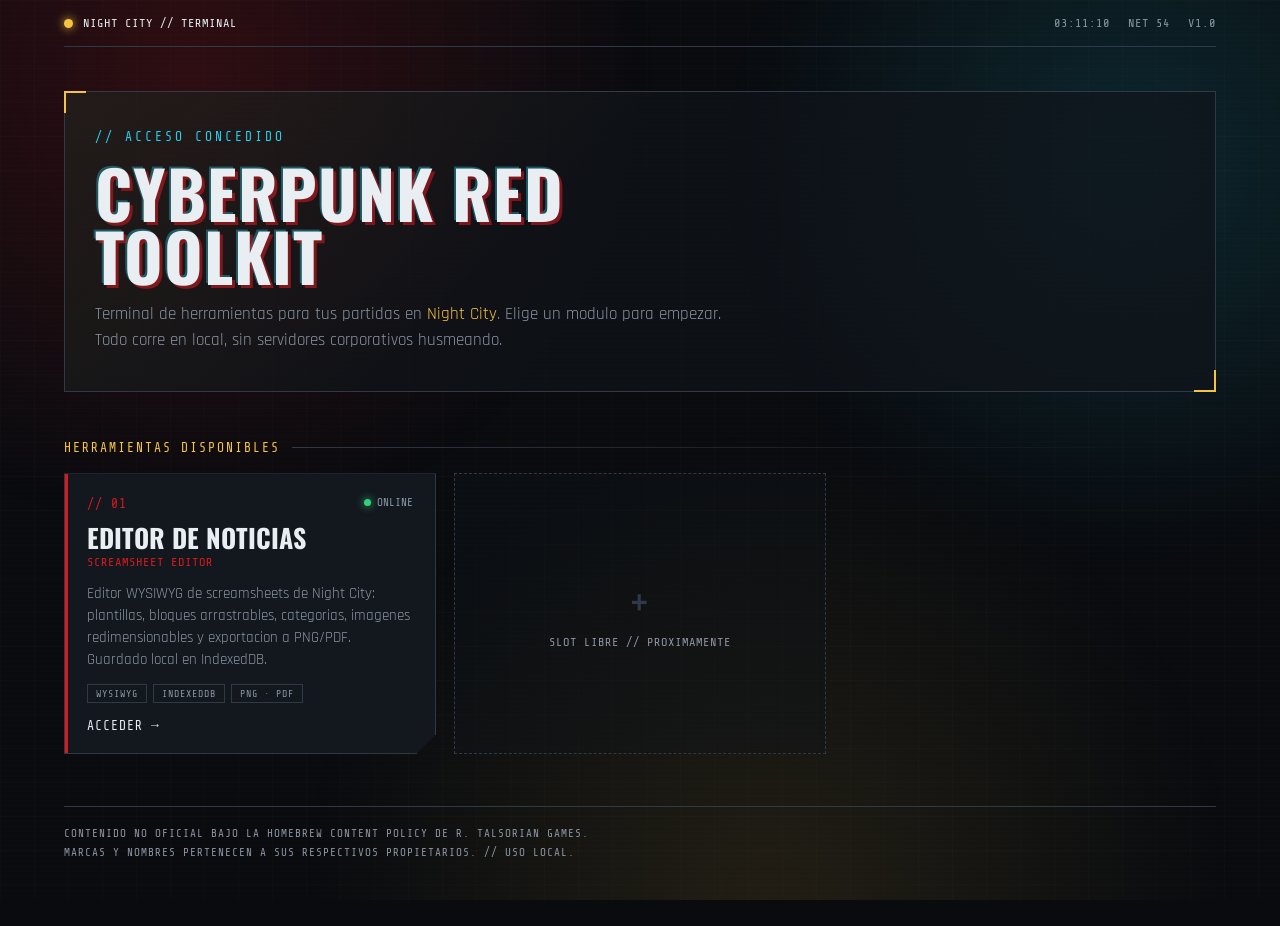
==== index.html @ c1b13673 "add index" ====
<!doctype html>
<html lang="es">
  <head>
    <meta charset="UTF-8" />
    <meta name="viewport" content="width=device-width, initial-scale=1.0" />
    <meta
      name="description"
      content="Terminal de herramientas para Cyberpunk RED. Indice de utilidades disponibles."
    />
    <title>NIGHT CITY // TERMINAL DE HERRAMIENTAS</title>
    <link rel="preconnect" href="https://fonts.googleapis.com" />
    <link rel="preconnect" href="https://fonts.gstatic.com" crossorigin />
    <link
      href="https://fonts.googleapis.com/css2?family=Rajdhani:wght@400;500;600;700&family=Oswald:wght@400;500;600;700&family=Share+Tech+Mono&family=Orbitron:wght@500;700;900&display=swap"
      rel="stylesheet"
    />
    <style>
      :root {
        --bg: #090b0f;
        --panel: #10141a;
        --panel-2: #151a21;
        --fg: #e9eef2;
        --muted: #8a95a3;
        --border: #303946;
        --primary: #f5c542;
        --red: #d71920;
        --cyan: #22d3ee;
        --font-ui: "Rajdhani", system-ui, sans-serif;
        --font-display: "Oswald", "Arial Narrow", sans-serif;
        --font-mono: "Share Tech Mono", ui-monospace, monospace;
      }

      * {
        box-sizing: border-box;
      }

      html,
      body {
        min-height: 100%;
      }

      body {
        margin: 0;
        background: var(--bg);
        color: var(--fg);
        font-family: var(--font-ui);
        overflow-x: hidden;
      }

      /* --- Capas HUD --- */
      .hud-grid,
      .hud-radial,
      .hud-scanlines {
        pointer-events: none;
        position: fixed;
        inset: 0;
        z-index: 0;
      }

      .hud-grid {
        background-image:
          linear-gradient(rgba(245, 197, 66, 0.08) 1px, transparent 1px),
          linear-gradient(90deg, rgba(245, 197, 66, 0.08) 1px, transparent 1px);
        background-size: 34px 34px;
        opacity: 0.3;
      }

      .hud-radial {
        background:
          radial-gradient(circle at 15% 8%, rgba(215, 25, 32, 0.18), transparent 34%),
          radial-gradient(circle at 88% 18%, rgba(34, 211, 238, 0.14), transparent 30%),
          radial-gradient(circle at 60% 100%, rgba(245, 197, 66, 0.1), transparent 40%);
      }

      .hud-scanlines {
        background: repeating-linear-gradient(
          180deg,
          rgba(255, 255, 255, 0.03) 0,
          rgba(255, 255, 255, 0.03) 1px,
          transparent 2px,
          transparent 5px
        );
        mix-blend-mode: overlay;
      }

      .shell {
        position: relative;
        z-index: 1;
        max-width: 1200px;
        margin: 0 auto;
        padding: 0 24px 64px;
      }

      /* --- Barra superior --- */
      .topbar {
        display: flex;
        align-items: center;
        justify-content: space-between;
        gap: 16px;
        padding: 16px 0;
        border-bottom: 1px solid var(--border);
        font-family: var(--font-mono);
        text-transform: uppercase;
        font-size: 12px;
        letter-spacing: 1px;
        color: var(--muted);
        flex-wrap: wrap;
      }

      .brand {
        display: inline-flex;
        align-items: center;
        gap: 10px;
        color: var(--fg);
      }

      .brand .dot {
        width: 9px;
        height: 9px;
        border-radius: 50%;
        background: var(--primary);
        box-shadow: 0 0 10px var(--primary);
        animation: pulse 1.6s ease-in-out infinite;
      }

      @keyframes pulse {
        0%,
        100% {
          opacity: 1;
        }
        50% {
          opacity: 0.25;
        }
      }

      .topbar .meta {
        display: inline-flex;
        gap: 18px;
      }

      /* --- Hero --- */
      .hero {
        position: relative;
        margin-top: 44px;
        padding: 34px 30px 38px;
        border: 1px solid var(--border);
        background: linear-gradient(135deg, rgba(245, 197, 66, 0.06), transparent 42%), rgba(16, 20, 26, 0.7);
      }

      /* Corchetes de esquina estilo HUD */
      .bracket::before,
      .bracket::after {
        content: "";
        position: absolute;
        width: 20px;
        height: 20px;
        border: 2px solid var(--primary);
        pointer-events: none;
      }

      .bracket::before {
        top: -1px;
        left: -1px;
        border-right: 0;
        border-bottom: 0;
      }

      .bracket::after {
        right: -1px;
        bottom: -1px;
        border-left: 0;
        border-top: 0;
      }

      .kicker {
        display: inline-flex;
        align-items: center;
        gap: 8px;
        color: var(--cyan);
        font-family: var(--font-mono);
        font-size: 13px;
        letter-spacing: 3px;
        text-transform: uppercase;
      }

      .hero h1 {
        margin: 14px 0 0;
        font-family: var(--font-display);
        font-weight: 700;
        font-size: clamp(34px, 6vw, 66px);
        line-height: 0.95;
        letter-spacing: 1px;
        text-transform: uppercase;
        text-shadow: 3px 3px 0 rgba(215, 25, 32, 0.55), -2px -2px 0 rgba(34, 211, 238, 0.35);
      }

      .hero p {
        margin: 16px 0 0;
        max-width: 640px;
        color: var(--muted);
        font-size: 17px;
        line-height: 1.5;
      }

      .hero .accent {
        color: var(--primary);
      }

      /* --- Rejilla de herramientas --- */
      .section-label {
        display: flex;
        align-items: center;
        gap: 12px;
        margin: 48px 0 18px;
        color: var(--primary);
        font-family: var(--font-mono);
        font-size: 13px;
        letter-spacing: 2px;
        text-transform: uppercase;
      }

      .section-label::after {
        content: "";
        flex: 1;
        height: 1px;
        background: linear-gradient(90deg, var(--border), transparent);
      }

      .grid {
        display: grid;
        grid-template-columns: repeat(auto-fill, minmax(300px, 1fr));
        gap: 18px;
      }

      .tool-card {
        position: relative;
        display: flex;
        flex-direction: column;
        gap: 14px;
        min-height: 230px;
        padding: 22px 22px 20px;
        border: 1px solid var(--border);
        background: rgba(21, 26, 33, 0.86);
        color: inherit;
        text-decoration: none;
        clip-path: polygon(0 0, 100% 0, 100% calc(100% - 20px), calc(100% - 20px) 100%, 0 100%);
        transition:
          transform 140ms ease,
          border-color 140ms ease,
          background 140ms ease,
          box-shadow 140ms ease;
      }

      .tool-card::before {
        /* barra de acento lateral */
        content: "";
        position: absolute;
        left: 0;
        top: 0;
        bottom: 0;
        width: 3px;
        background: var(--card-accent, var(--primary));
      }

      .tool-card:hover,
      .tool-card:focus-visible {
        transform: translateY(-5px);
        border-color: var(--card-accent, var(--primary));
        background: rgba(28, 34, 44, 0.94);
        box-shadow: 0 18px 45px rgba(0, 0, 0, 0.5), 0 0 0 1px var(--card-accent, var(--primary));
        outline: 0;
      }

      .card-top {
        display: flex;
        align-items: flex-start;
        justify-content: space-between;
        gap: 12px;
      }

      .card-code {
        font-family: var(--font-mono);
        font-size: 13px;
        color: var(--card-accent, var(--primary));
        letter-spacing: 1px;
      }

      .card-status {
        display: inline-flex;
        align-items: center;
        gap: 6px;
        font-family: var(--font-mono);
        font-size: 11px;
        text-transform: uppercase;
        color: var(--muted);
      }

      .card-status .s-dot {
        width: 7px;
        height: 7px;
        border-radius: 50%;
        background: #35d07f;
        box-shadow: 0 0 8px #35d07f;
      }

      .tool-card h2 {
        margin: 0;
        font-family: var(--font-display);
        font-weight: 700;
        font-size: 26px;
        line-height: 1;
        text-transform: uppercase;
      }

      .tool-card .sub {
        margin: 4px 0 0;
        font-family: var(--font-mono);
        font-size: 12px;
        letter-spacing: 1px;
        text-transform: uppercase;
        color: var(--card-accent, var(--primary));
      }

      .tool-card .desc {
        margin: 0;
        color: var(--muted);
        font-size: 15px;
        line-height: 1.45;
      }

      .tags {
        display: flex;
        flex-wrap: wrap;
        gap: 6px;
        margin-top: auto;
      }

      .tag {
        border: 1px solid var(--border);
        padding: 3px 8px;
        font-family: var(--font-mono);
        font-size: 10px;
        letter-spacing: 1px;
        text-transform: uppercase;
        color: var(--muted);
      }

      .launch {
        display: inline-flex;
        align-items: center;
        gap: 8px;
        font-family: var(--font-mono);
        font-size: 13px;
        letter-spacing: 1px;
        text-transform: uppercase;
        color: var(--fg);
      }

      .launch .arrow {
        transition: transform 140ms ease;
      }

      .tool-card:hover .launch .arrow,
      .tool-card:focus-visible .launch .arrow {
        transform: translateX(5px);
      }

      /* Ranura vacia (herramienta futura) */
      .tool-card.slot {
        justify-content: center;
        align-items: center;
        text-align: center;
        border-style: dashed;
        background: rgba(16, 20, 26, 0.4);
        color: var(--muted);
        cursor: default;
        clip-path: none;
      }

      .tool-card.slot::before {
        display: none;
      }

      .tool-card.slot:hover {
        transform: none;
        border-color: var(--border);
        background: rgba(16, 20, 26, 0.4);
        box-shadow: none;
      }

      .tool-card.slot .plus {
        font-family: var(--font-display);
        font-size: 40px;
        color: var(--border);
        line-height: 1;
      }

      .tool-card.slot span {
        font-family: var(--font-mono);
        font-size: 12px;
        letter-spacing: 1px;
        text-transform: uppercase;
      }

      footer {
        margin-top: 52px;
        padding-top: 18px;
        border-top: 1px solid var(--border);
        color: var(--muted);
        font-family: var(--font-mono);
        font-size: 11px;
        letter-spacing: 1px;
        text-transform: uppercase;
        line-height: 1.7;
      }

      @media (max-width: 560px) {
        .shell {
          padding: 0 14px 48px;
        }
        .hero {
          padding: 26px 20px 30px;
        }
        .grid {
          grid-template-columns: 1fr;
        }
      }
    </style>
  </head>
  <body>
    <div class="hud-grid" aria-hidden="true"></div>
    <div class="hud-radial" aria-hidden="true"></div>
    <div class="hud-scanlines" aria-hidden="true"></div>

    <div class="shell">
      <header class="topbar">
        <span class="brand"><span class="dot"></span>NIGHT&nbsp;CITY // TERMINAL</span>
        <span class="meta">
          <span id="clock">--:--:--</span>
          <span>NET&nbsp;54</span>
          <span>V1.0</span>
        </span>
      </header>

      <section class="hero bracket">
        <span class="kicker">// ACCESO CONCEDIDO</span>
        <h1>Cyberpunk RED<br />Toolkit</h1>
        <p>
          Terminal de herramientas para tus partidas en <span class="accent">Night City</span>.
          Elige un modulo para empezar. Todo corre en local, sin servidores corporativos husmeando.
        </p>
      </section>

      <div class="section-label">Herramientas disponibles</div>
      <main class="grid" id="toolGrid"></main>

      <footer>
        Contenido no oficial bajo la Homebrew Content Policy de R. Talsorian Games.<br />
        Marcas y nombres pertenecen a sus respectivos propietarios. // Uso local.
      </footer>
    </div>

    <script>
      // Para añadir una herramienta nueva basta con sumar un objeto a esta lista.
      const TOOLS = [
        {
          code: "01",
          name: "Editor de Noticias",
          sub: "Screamsheet Editor",
          desc: "Editor WYSIWYG de screamsheets de Night City: plantillas, bloques arrastrables, categorias, imagenes redimensionables y exportacion a PNG/PDF. Guardado local en IndexedDB.",
          href: "editor-noticias/index.html",
          tags: ["WYSIWYG", "IndexedDB", "PNG · PDF"],
          accent: "var(--red)",
        },
      ];

      const grid = document.getElementById("toolGrid");

      const esc = (value) =>
        String(value).replace(/[&<>"]/g, (c) => ({ "&": "&amp;", "<": "&lt;", ">": "&gt;", '"': "&quot;" }[c]));

      grid.innerHTML =
        TOOLS.map(
          (tool) => `
            <a class="tool-card" href="${esc(tool.href)}" style="--card-accent:${tool.accent}">
              <div class="card-top">
                <span class="card-code">// ${esc(tool.code)}</span>
                <span class="card-status"><span class="s-dot"></span>Online</span>
              </div>
              <div>
                <h2>${esc(tool.name)}</h2>
                <p class="sub">${esc(tool.sub)}</p>
              </div>
              <p class="desc">${esc(tool.desc)}</p>
              <div class="tags">${tool.tags.map((t) => `<span class="tag">${esc(t)}</span>`).join("")}</div>
              <span class="launch">Acceder <span class="arrow">&rarr;</span></span>
            </a>`,
        ).join("") +
        `<div class="tool-card slot" aria-hidden="true">
          <span class="plus">+</span>
          <span>Slot libre // proximamente</span>
        </div>`;

      const clock = document.getElementById("clock");
      const tick = () => {
        const now = new Date();
        const pad = (n) => String(n).padStart(2, "0");
        clock.textContent = `${pad(now.getHours())}:${pad(now.getMinutes())}:${pad(now.getSeconds())}`;
      };
      tick();
      setInterval(tick, 1000);
    </script>
  </body>
</html>
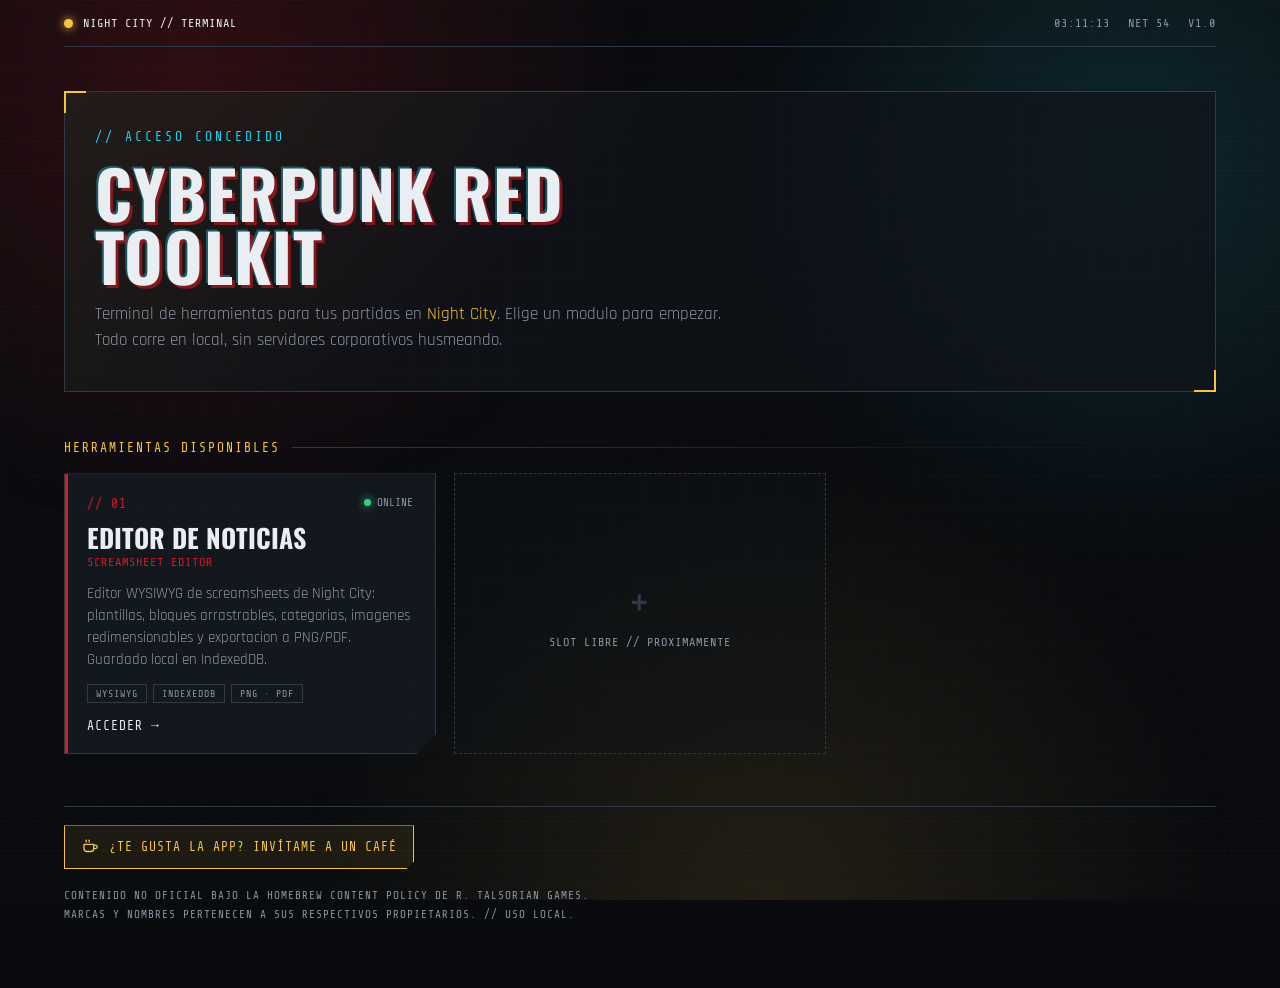
==== commit c82766a7: "Add action to deploy pages" ====
--- a/index.html
+++ b/index.html
@@ -414,6 +414,44 @@
         line-height: 1.7;
       }
 
+      .support {
+        margin-bottom: 18px;
+      }
+
+      .coffee-link {
+        display: inline-flex;
+        align-items: center;
+        gap: 10px;
+        padding: 10px 16px;
+        border: 1px solid var(--primary);
+        background: rgba(245, 197, 66, 0.08);
+        color: var(--primary);
+        font-family: var(--font-mono);
+        font-size: 13px;
+        letter-spacing: 1px;
+        text-transform: uppercase;
+        text-decoration: none;
+        clip-path: polygon(0 0, 100% 0, 100% calc(100% - 8px), calc(100% - 8px) 100%, 0 100%);
+        transition:
+          background 140ms ease,
+          box-shadow 140ms ease,
+          transform 140ms ease;
+      }
+
+      .coffee-link:hover,
+      .coffee-link:focus-visible {
+        background: rgba(245, 197, 66, 0.16);
+        box-shadow: 0 0 0 1px var(--primary), 0 10px 30px rgba(0, 0, 0, 0.4);
+        transform: translateY(-2px);
+        outline: 0;
+      }
+
+      .coffee-ico {
+        width: 18px;
+        height: 18px;
+        flex: none;
+      }
+
       @media (max-width: 560px) {
         .shell {
           padding: 0 14px 48px;
@@ -452,9 +490,29 @@
       </section>
 
       <div class="section-label">Herramientas disponibles</div>
+
       <main class="grid" id="toolGrid"></main>
 
       <footer>
+        <div class="support">
+          <a class="coffee-link" href="https://buymeacoffee.com/sergiolms" target="_blank" rel="noopener noreferrer">
+            <svg
+              class="coffee-ico"
+              viewBox="0 0 24 24"
+              fill="none"
+              stroke="currentColor"
+              stroke-width="1.8"
+              stroke-linecap="round"
+              stroke-linejoin="round"
+              aria-hidden="true"
+            >
+              <path d="M4 8.5h13v5.5a4 4 0 0 1-4 4H8a4 4 0 0 1-4-4V8.5Z" />
+              <path d="M17 9.5h2.3a2.3 2.3 0 0 1 0 4.6H17" />
+              <path d="M7 2.8c-.6.9-.6 1.6 0 2.5M11 2.8c-.6.9-.6 1.6 0 2.5" />
+            </svg>
+            ¿Te gusta la app? Invítame a un café
+          </a>
+        </div>
         Contenido no oficial bajo la Homebrew Content Policy de R. Talsorian Games.<br />
         Marcas y nombres pertenecen a sus respectivos propietarios. // Uso local.
       </footer>
@@ -475,7 +533,6 @@
       ];
 
       const grid = document.getElementById("toolGrid");
-
       const esc = (value) =>
         String(value).replace(/[&<>"]/g, (c) => ({ "&": "&amp;", "<": "&lt;", ">": "&gt;", '"': "&quot;" }[c]));
 
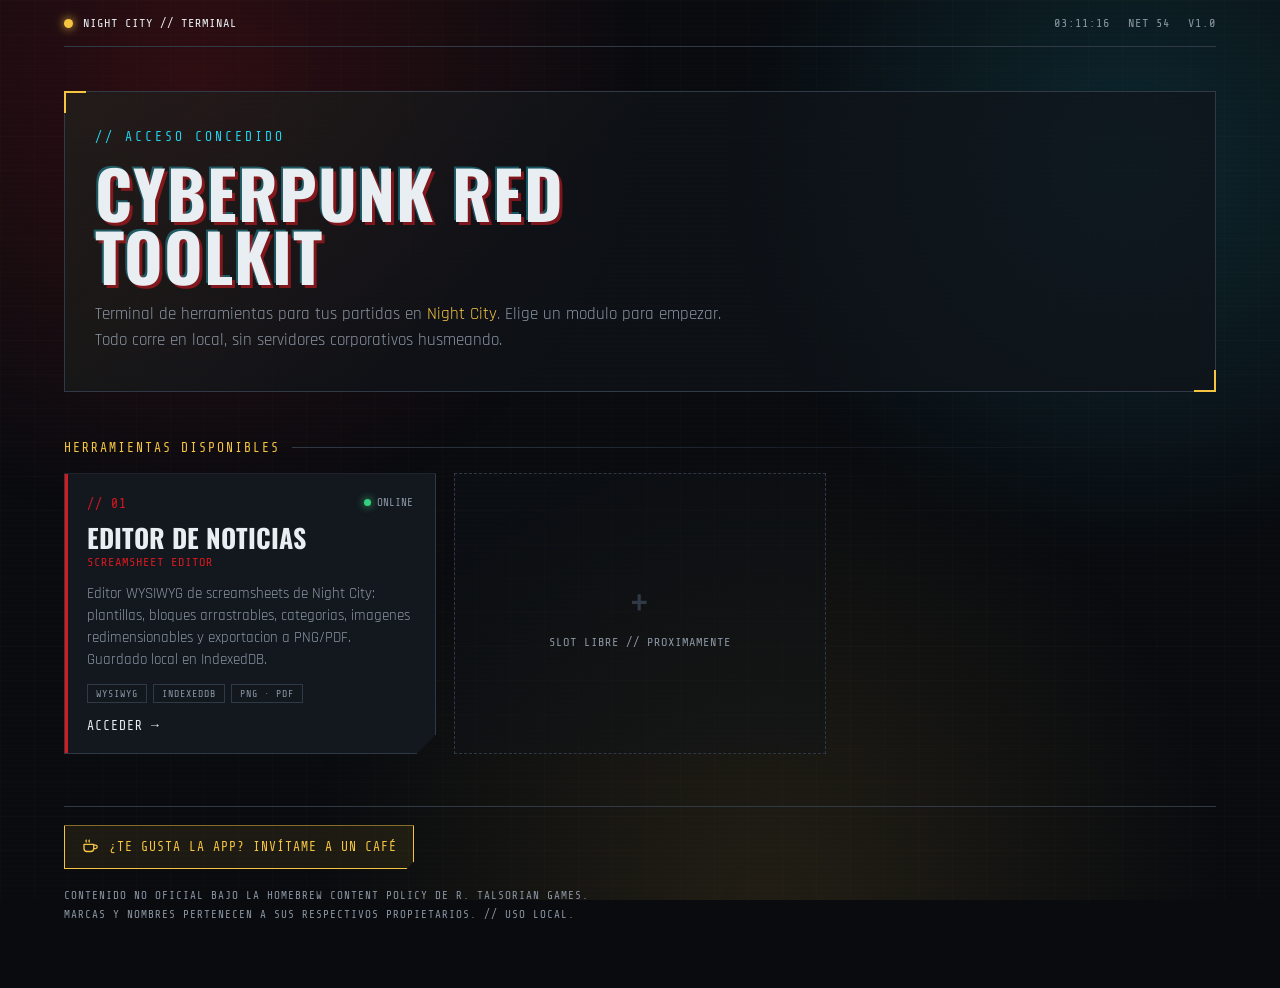
==== commit ff197e50: "Translate comments to English for better accessibility and understanding" ====
--- a/index.html
+++ b/index.html
@@ -47,7 +47,7 @@
         overflow-x: hidden;
       }
 
-      /* --- Capas HUD --- */
+      /* --- HUD layers --- */
       .hud-grid,
       .hud-radial,
       .hud-scanlines {
@@ -91,7 +91,7 @@
         padding: 0 24px 64px;
       }
 
-      /* --- Barra superior --- */
+      /* --- Top bar --- */
       .topbar {
         display: flex;
         align-items: center;
@@ -147,7 +147,7 @@
         background: linear-gradient(135deg, rgba(245, 197, 66, 0.06), transparent 42%), rgba(16, 20, 26, 0.7);
       }
 
-      /* Corchetes de esquina estilo HUD */
+      /* HUD-style corner brackets */
       .bracket::before,
       .bracket::after {
         content: "";
@@ -206,7 +206,7 @@
         color: var(--primary);
       }
 
-      /* --- Rejilla de herramientas --- */
+      /* --- Tools grid --- */
       .section-label {
         display: flex;
         align-items: center;
@@ -252,7 +252,7 @@
       }
 
       .tool-card::before {
-        /* barra de acento lateral */
+        /* side accent bar */
         content: "";
         position: absolute;
         left: 0;
@@ -365,7 +365,7 @@
         transform: translateX(5px);
       }
 
-      /* Ranura vacia (herramienta futura) */
+      /* Empty slot (future tool) */
       .tool-card.slot {
         justify-content: center;
         align-items: center;
@@ -519,7 +519,7 @@
     </div>
 
     <script>
-      // Para añadir una herramienta nueva basta con sumar un objeto a esta lista.
+      // To add a new tool, just push another object to this list.
       const TOOLS = [
         {
           code: "01",
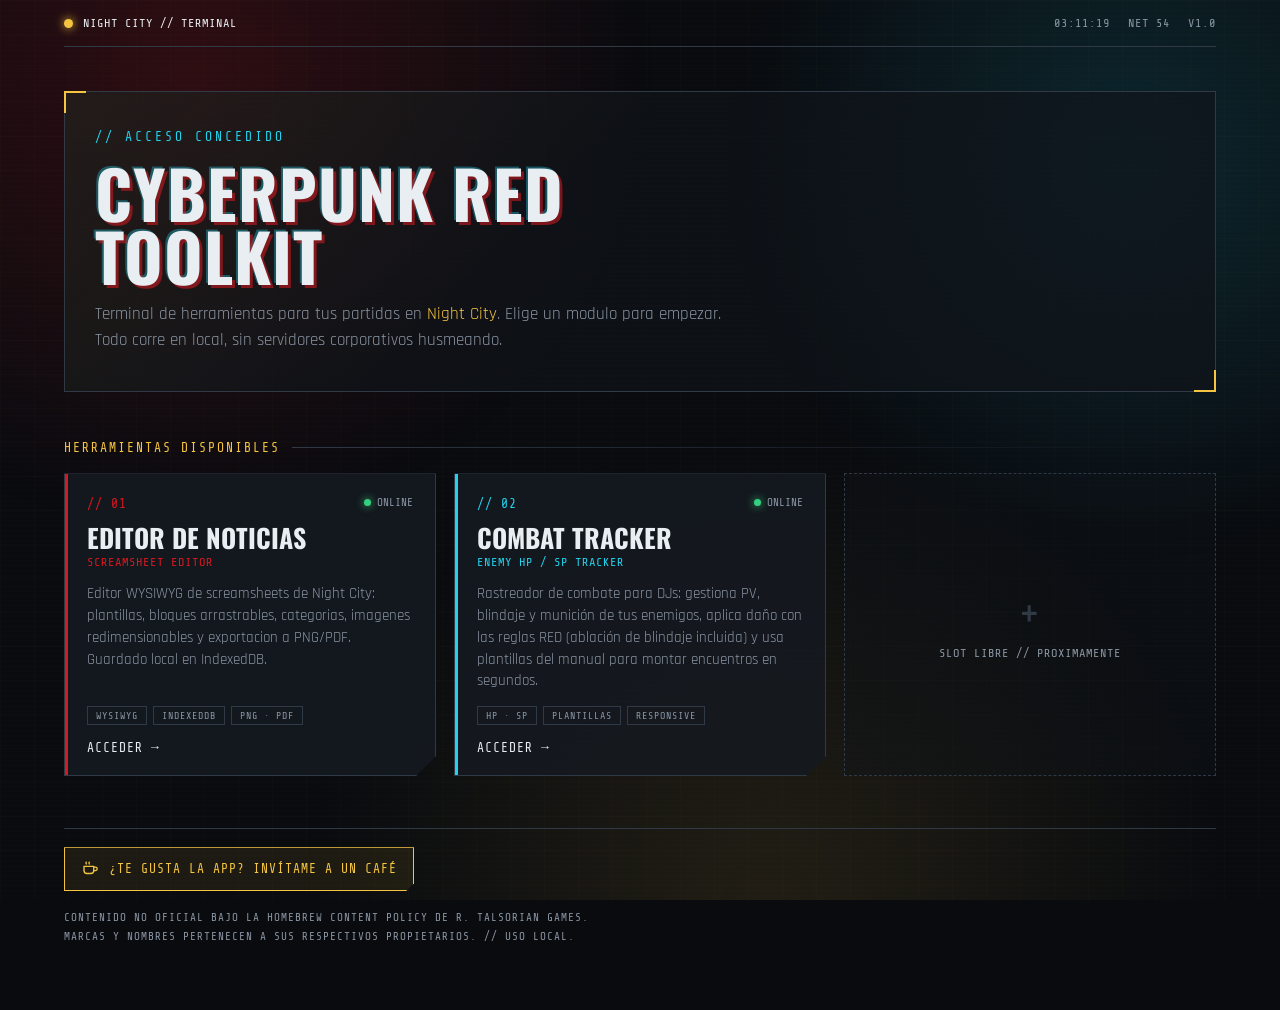
==== commit 62fec4d2: "add enemy tracker" ====
--- a/index.html
+++ b/index.html
@@ -530,6 +530,15 @@
           tags: ["WYSIWYG", "IndexedDB", "PNG · PDF"],
           accent: "var(--red)",
         },
+        {
+          code: "02",
+          name: "Combat Tracker",
+          sub: "Enemy HP / SP Tracker",
+          desc: "Rastreador de combate para DJs: gestiona PV, blindaje y munición de tus enemigos, aplica daño con las reglas RED (ablación de blindaje incluida) y usa plantillas del manual para montar encuentros en segundos.",
+          href: "combat-tracker/index.html",
+          tags: ["HP · SP", "Plantillas", "Responsive"],
+          accent: "var(--cyan)",
+        },
       ];
 
       const grid = document.getElementById("toolGrid");
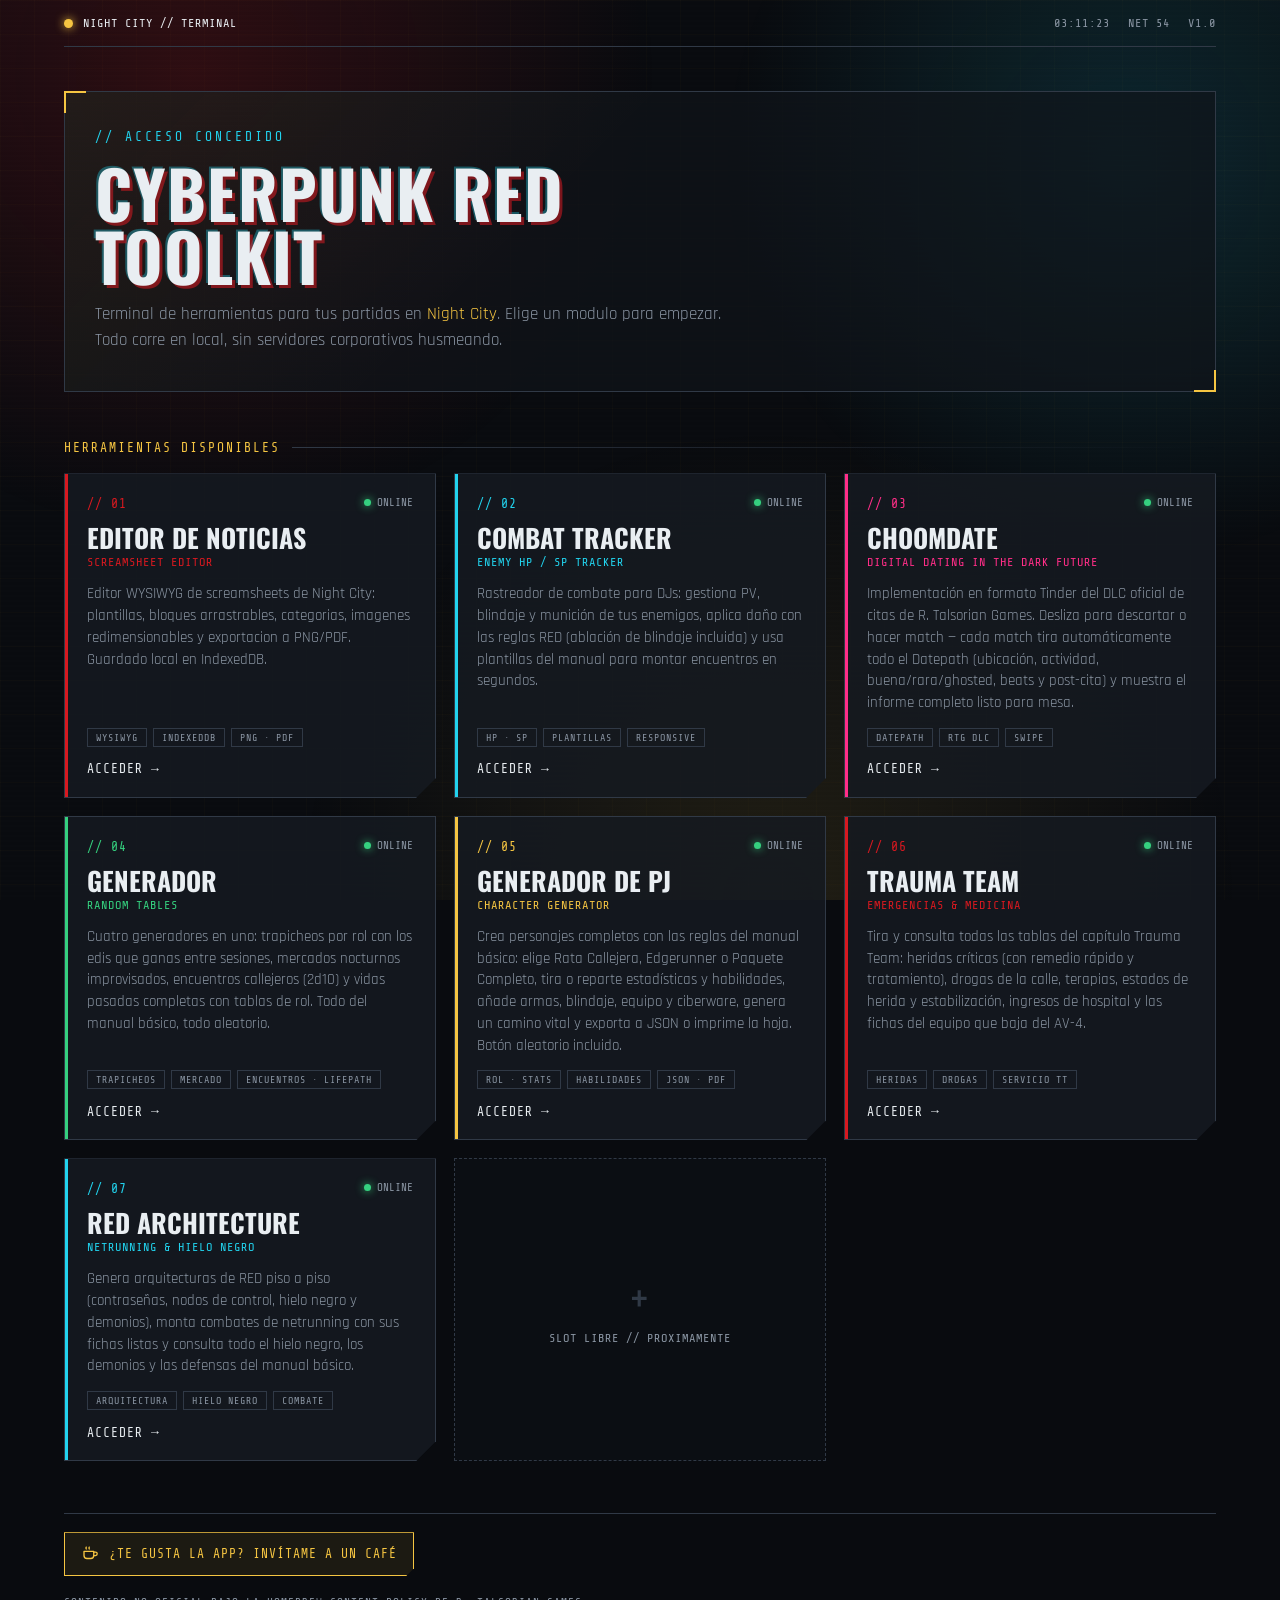
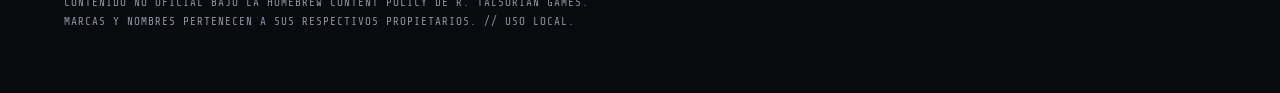
==== commit e517148e: "Add Trauma Team data, HTML structure, and CSS styles for Cyberpunk RED application" ====
--- a/index.html
+++ b/index.html
@@ -526,7 +526,7 @@
           name: "Editor de Noticias",
           sub: "Screamsheet Editor",
           desc: "Editor WYSIWYG de screamsheets de Night City: plantillas, bloques arrastrables, categorias, imagenes redimensionables y exportacion a PNG/PDF. Guardado local en IndexedDB.",
-          href: "editor-noticias/index.html",
+          href: "screamsheets/",
           tags: ["WYSIWYG", "IndexedDB", "PNG · PDF"],
           accent: "var(--red)",
         },
@@ -535,8 +535,53 @@
           name: "Combat Tracker",
           sub: "Enemy HP / SP Tracker",
           desc: "Rastreador de combate para DJs: gestiona PV, blindaje y munición de tus enemigos, aplica daño con las reglas RED (ablación de blindaje incluida) y usa plantillas del manual para montar encuentros en segundos.",
-          href: "combat-tracker/index.html",
+          href: "combat-tracker/",
           tags: ["HP · SP", "Plantillas", "Responsive"],
+          accent: "var(--cyan)",
+        },
+        {
+          code: "03",
+          name: "ChoomDate",
+          sub: "Digital Dating in the Dark Future",
+          desc: "Implementaci\u00f3n en formato Tinder del DLC oficial de citas de R. Talsorian Games. Desliza para descartar o hacer match \u2014 cada match tira autom\u00e1ticamente todo el Datepath (ubicaci\u00f3n, actividad, buena/rara/ghosted, beats y post-cita) y muestra el informe completo listo para mesa.",
+          href: "choom-date/",
+          tags: ["Datepath", "RTG DLC", "Swipe"],
+          accent: "#ff2e88",
+        },
+        {
+          code: "04",
+          name: "Generador",
+          sub: "Random Tables",
+          desc: "Cuatro generadores en uno: trapicheos por rol con los edis que ganas entre sesiones, mercados nocturnos improvisados, encuentros callejeros (2d10) y vidas pasadas completas con tablas de rol. Todo del manual básico, todo aleatorio.",
+          href: "generators/",
+          tags: ["Trapicheos", "Mercado", "Encuentros · Lifepath"],
+          accent: "#35d07f",
+        },
+        {
+          code: "05",
+          name: "Generador de PJ",
+          sub: "Character Generator",
+          desc: "Crea personajes completos con las reglas del manual básico: elige Rata Callejera, Edgerunner o Paquete Completo, tira o reparte estadísticas y habilidades, añade armas, blindaje, equipo y ciberware, genera un camino vital y exporta a JSON o imprime la hoja. Botón aleatorio incluido.",
+          href: "character-generator/",
+          tags: ["Rol · Stats", "Habilidades", "JSON · PDF"],
+          accent: "var(--primary)",
+        },
+        {
+          code: "06",
+          name: "Trauma Team",
+          sub: "Emergencias & Medicina",
+          desc: "Tira y consulta todas las tablas del capítulo Trauma Team: heridas críticas (con remedio rápido y tratamiento), drogas de la calle, terapias, estados de herida y estabilización, ingresos de hospital y las fichas del equipo que baja del AV-4.",
+          href: "trauma-team/",
+          tags: ["Heridas", "Drogas", "Servicio TT"],
+          accent: "var(--red)",
+        },
+        {
+          code: "07",
+          name: "RED Architecture",
+          sub: "Netrunning & Hielo Negro",
+          desc: "Genera arquitecturas de RED piso a piso (contraseñas, nodos de control, hielo negro y demonios), monta combates de netrunning con sus fichas listas y consulta todo el hielo negro, los demonios y las defensas del manual básico.",
+          href: "red-architecture/",
+          tags: ["Arquitectura", "Hielo negro", "Combate"],
           accent: "var(--cyan)",
         },
       ];
